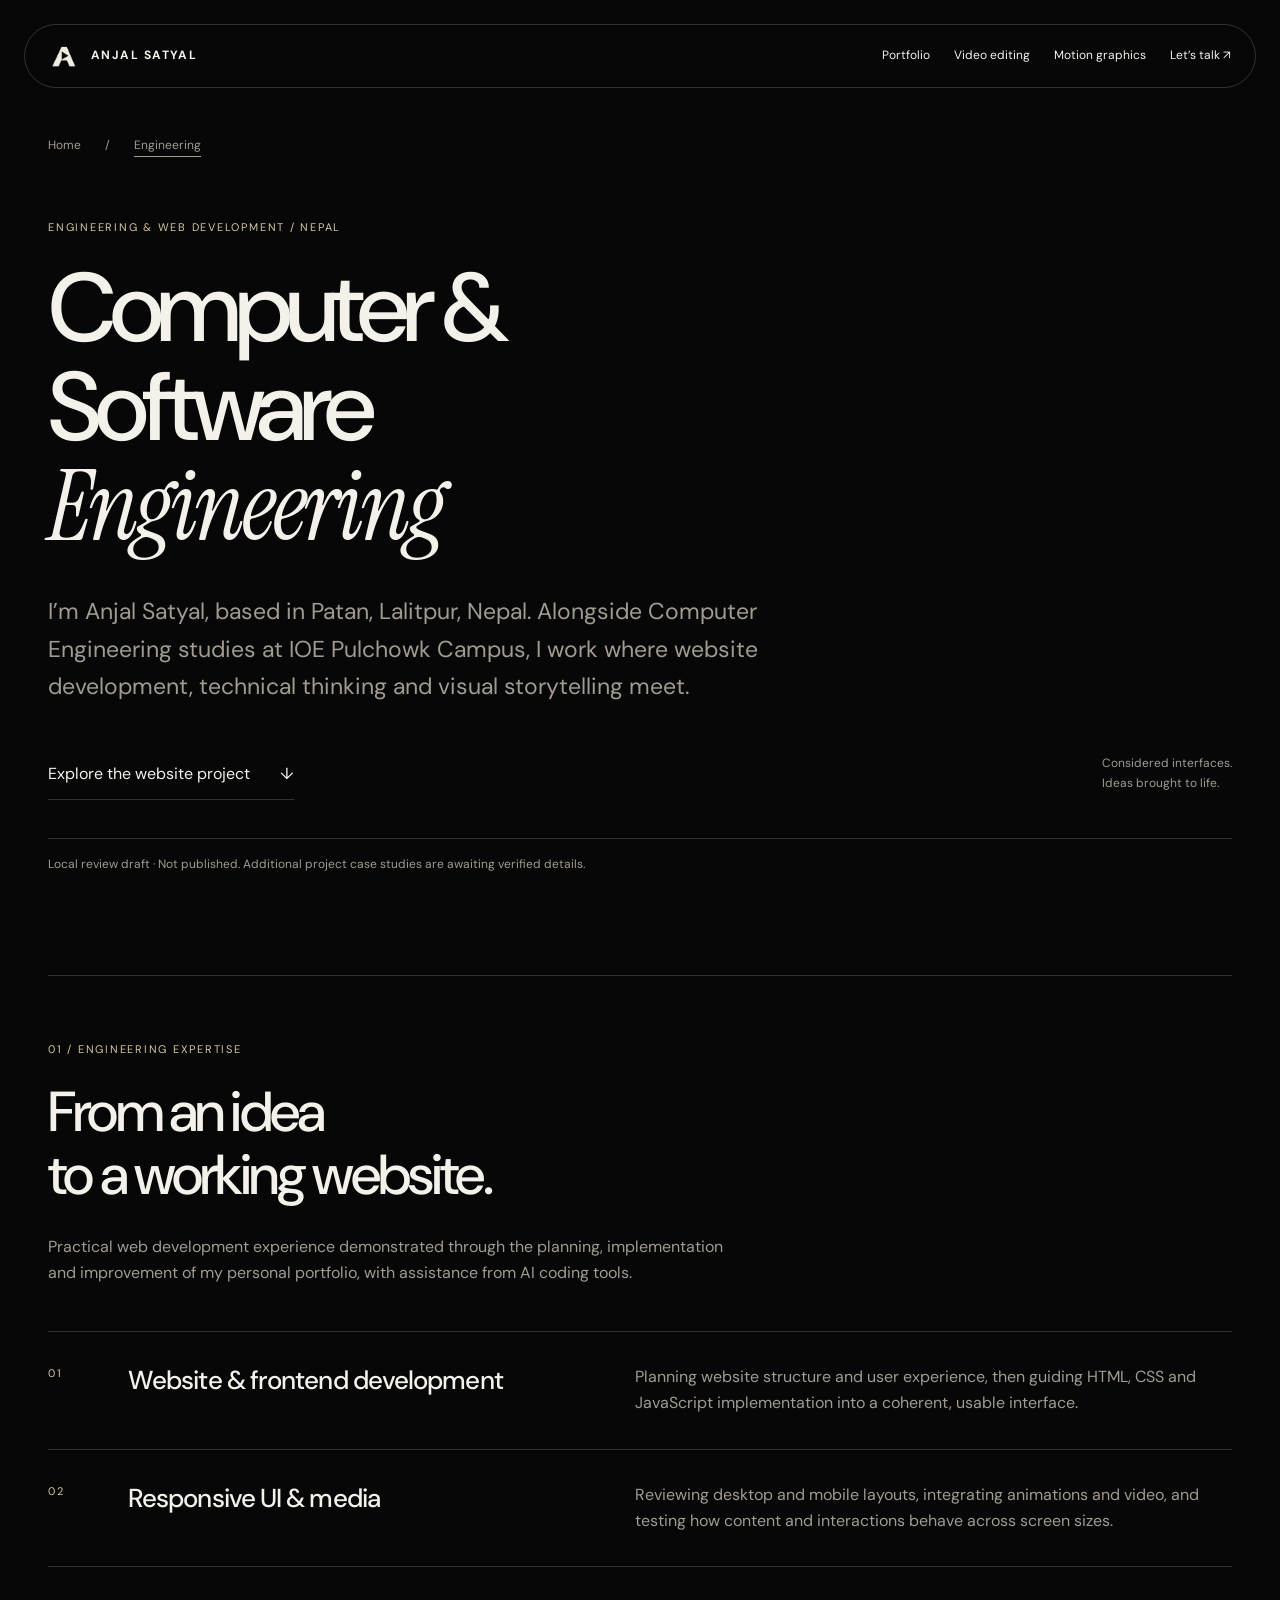
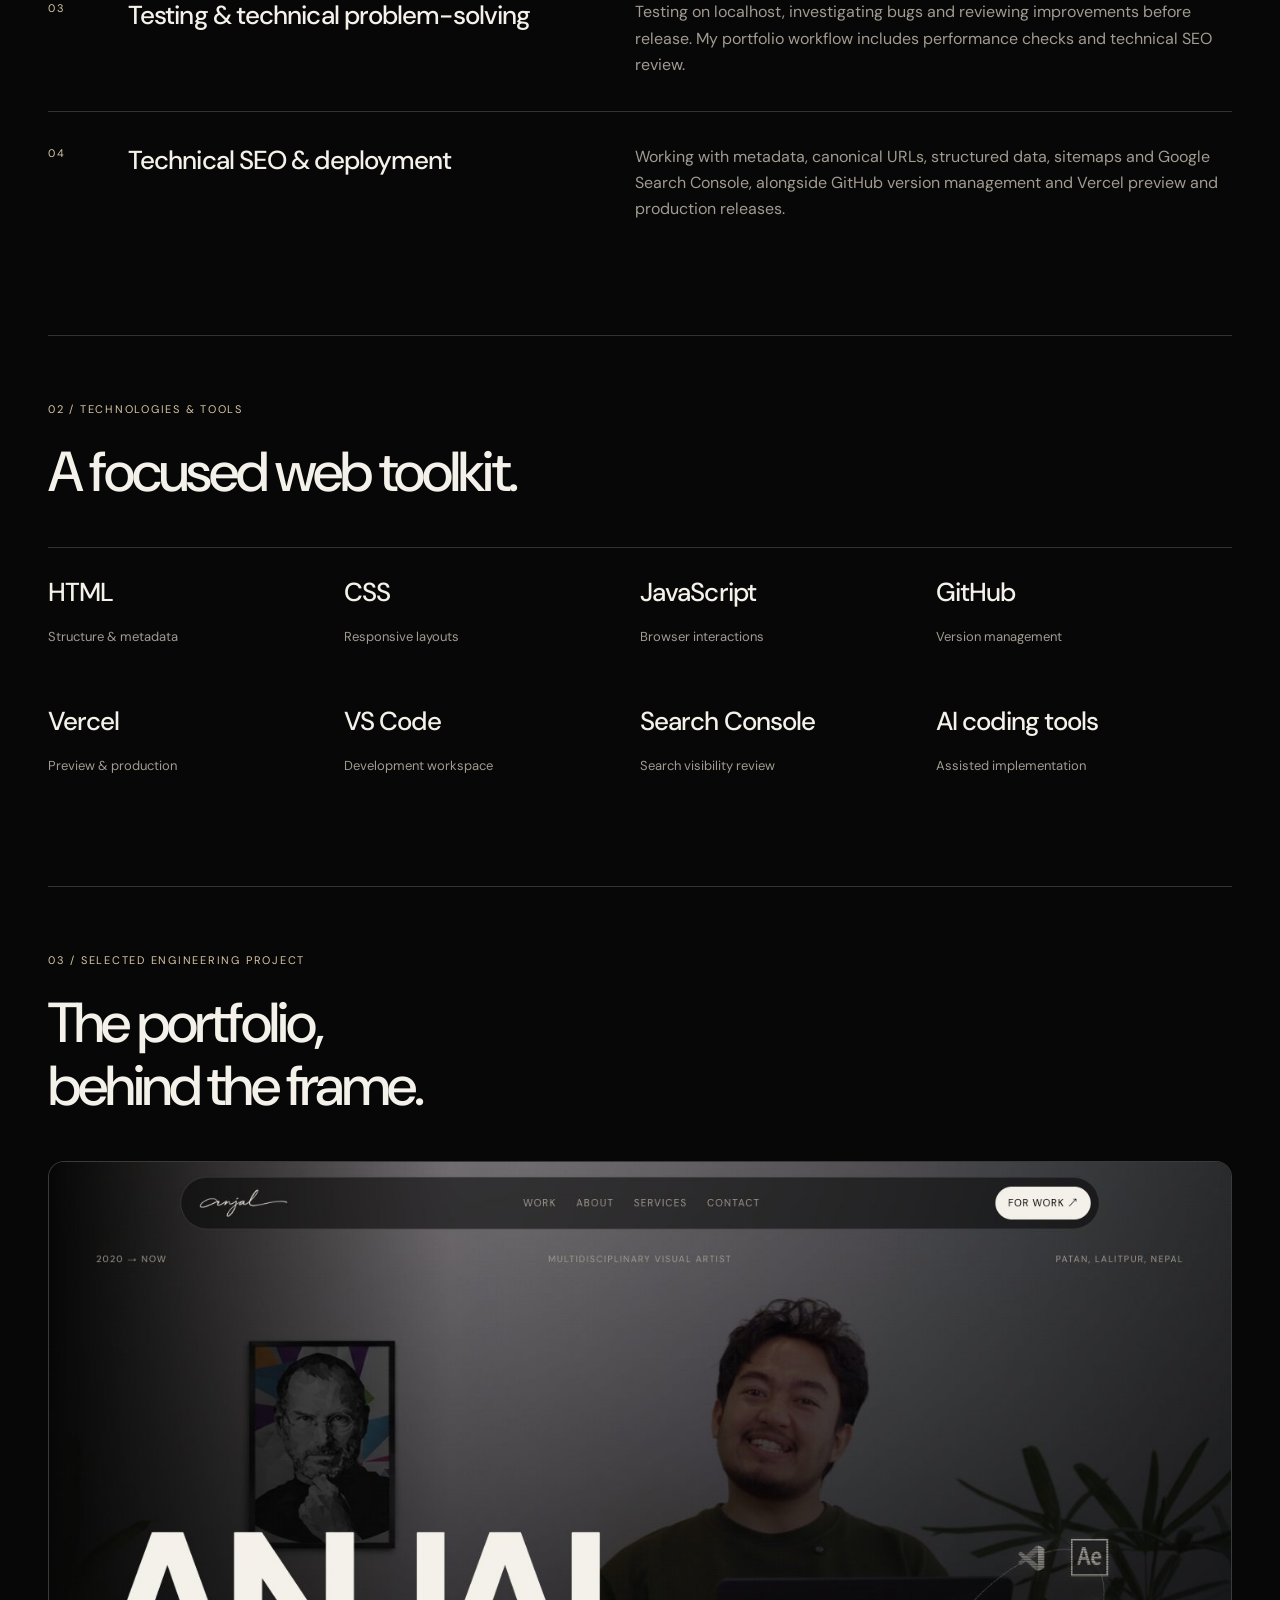
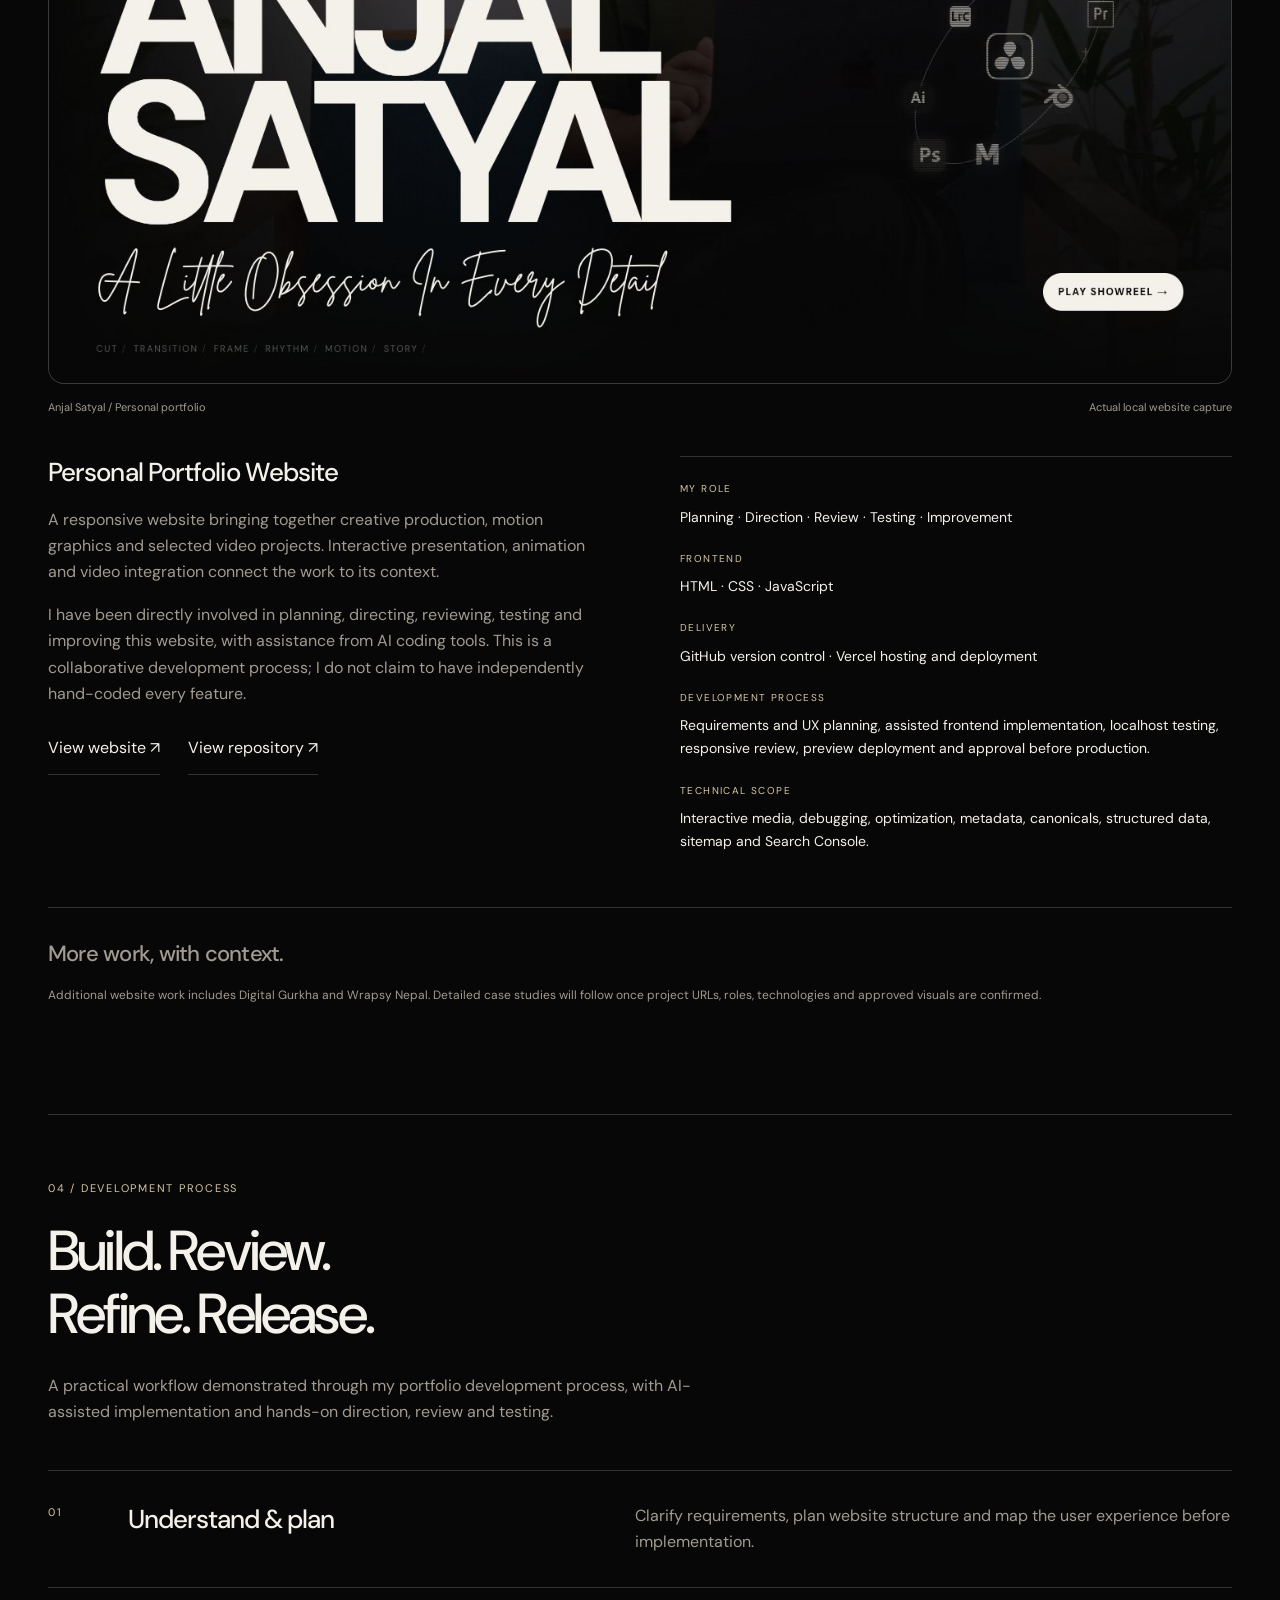
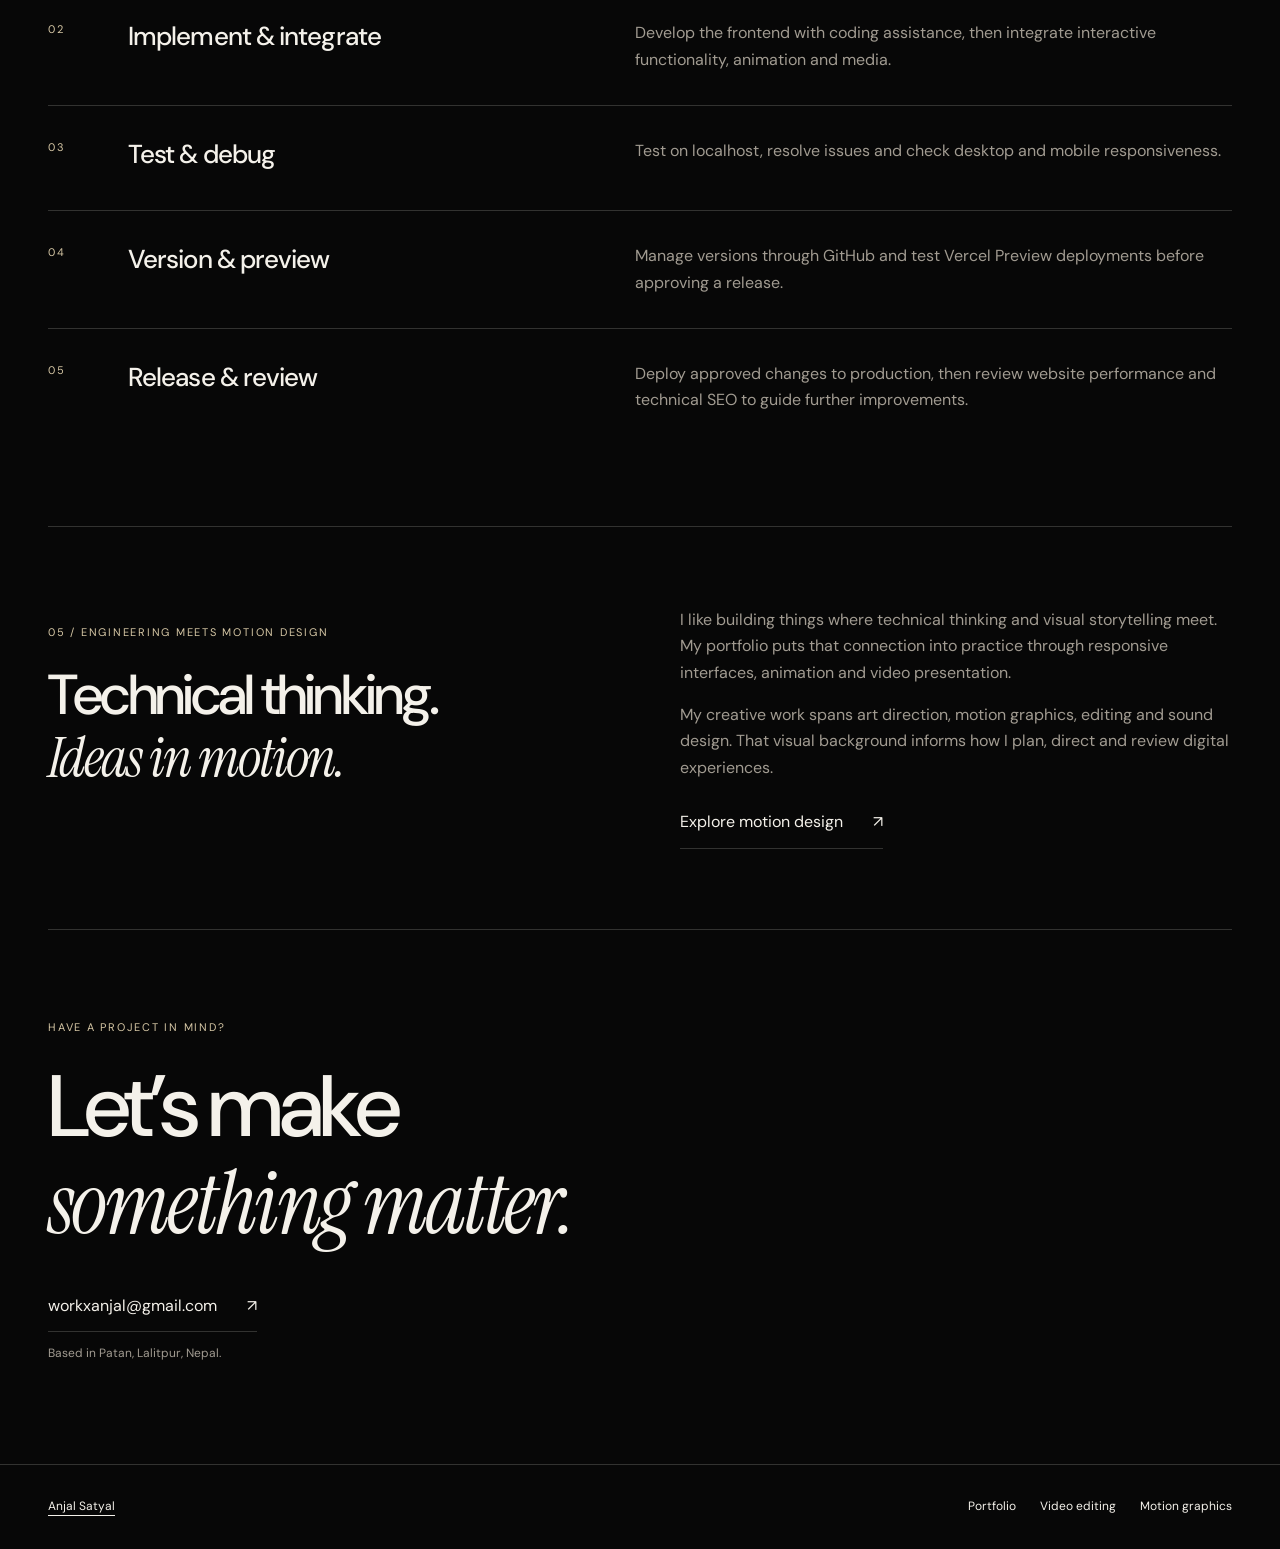
==== engineering/index.html @ 24c331f2 "Add Engineering service page for noindex preview" ====
<!DOCTYPE html>
<html lang="en">
<head>
<meta charset="UTF-8">
<meta name="viewport" content="width=device-width, initial-scale=1">
<title>Anjal Satyal | Engineer & Motion Designer in Nepal</title>
<meta name="description" content="Explore Anjal Satyal’s engineering and web development work in Nepal, including responsive websites, frontend implementation, testing and technical SEO.">
<meta name="robots" content="noindex, follow">
<meta name="theme-color" content="#070707">
<link rel="canonical" href="https://anjalsatyal.com.np/engineering/">
<link rel="icon" href="/favicon.ico" sizes="16x16 32x32 48x48" type="image/x-icon">
<link rel="icon" href="/assets/favicons/favicon-96x96.png" sizes="96x96" type="image/png">
<link rel="apple-touch-icon" href="/assets/favicons/apple-touch-icon.png" sizes="180x180">
<meta property="og:type" content="website">
<meta property="og:site_name" content="Anjal Satyal">
<meta property="og:title" content="Anjal Satyal | Engineer & Motion Designer in Nepal">
<meta property="og:description" content="Explore Anjal Satyal’s engineering and web development work in Nepal, including responsive websites, frontend implementation, testing and technical SEO.">
<meta property="og:url" content="https://anjalsatyal.com.np/engineering/">
<meta property="og:image" content="https://anjalsatyal.com.np/engineering/portfolio-preview.jpg">
<meta property="og:image:alt" content="Anjal Satyal portfolio website, desktop view">
<meta name="twitter:card" content="summary_large_image">
<meta name="twitter:title" content="Anjal Satyal | Engineer & Motion Designer in Nepal">
<meta name="twitter:description" content="Explore Anjal Satyal’s engineering and web development work in Nepal, including responsive websites, frontend implementation, testing and technical SEO.">
<meta name="twitter:image" content="https://anjalsatyal.com.np/engineering/portfolio-preview.jpg">
<link rel="preconnect" href="https://fonts.googleapis.com">
<link rel="preconnect" href="https://fonts.gstatic.com" crossorigin>
<link href="https://fonts.googleapis.com/css2?family=DM+Sans:wght@400;500;600;700&amp;family=Instrument+Serif:ital@0;1&amp;display=swap" rel="stylesheet">
<link rel="stylesheet" href="/assets/portfolio-pages.css">
<link rel="stylesheet" href="/engineering/engineering.css">
<script type="application/ld+json">{"@context": "https://schema.org", "@graph": [{"@type": "WebPage", "@id": "https://anjalsatyal.com.np/engineering/#webpage", "url": "https://anjalsatyal.com.np/engineering/", "name": "Anjal Satyal | Engineer & Motion Designer in Nepal", "description": "Explore Anjal Satyal\u2019s engineering and web development work in Nepal, including responsive websites, frontend implementation, testing and technical SEO.", "isPartOf": {"@id": "https://anjalsatyal.com.np/#website"}, "about": {"@id": "https://anjalsatyal.com.np/#person"}, "inLanguage": "en"}, {"@type": "BreadcrumbList", "itemListElement": [{"@type": "ListItem", "position": 1, "name": "Home", "item": "https://anjalsatyal.com.np/"}, {"@type": "ListItem", "position": 2, "name": "Engineering", "item": "https://anjalsatyal.com.np/engineering/"}]}]}</script>
</head>
<body class="editorial-page engineering-page">
<a class="ep-skip" href="#main">Skip to content</a>
<header class="ep-header"><a class="ep-brand" href="/" aria-label="Anjal Satyal home"><img src="/assets/LOGO/anjal-monogram.png" width="30" height="30" alt="">ANJAL SATYAL</a><nav aria-label="Main navigation"><a href="/portfolio/">Portfolio</a><a href="/video-editing/">Video editing</a><a href="/motion-graphics/">Motion graphics</a><a href="mailto:workxanjal@gmail.com">Let’s talk ↗</a></nav></header>
<main id="main" class="ep-wrap">
<nav class="ep-breadcrumb" aria-label="Breadcrumb"><a href="/">Home</a> / <span aria-current="page">Engineering</span></nav>
<section class="ep-hero">
<p class="ep-eyebrow">Engineering &amp; web development / Nepal</p>
<h1>Computer &amp;<br>Software<br><em>Engineering</em></h1>
<p class="ep-intro">I’m Anjal Satyal, based in Patan, Lalitpur, Nepal. Alongside Computer Engineering studies at IOE Pulchowk Campus, I work where website development, technical thinking and visual storytelling meet.</p>
<div class="eng-hero-bottom"><a class="ep-link" href="#selected-work">Explore the website project <span aria-hidden="true">↓</span></a><p>Considered interfaces.<br>Ideas brought to life.</p></div>
<aside class="eng-draft" aria-label="Draft status">Local review draft · Not published. Additional project case studies are awaiting verified details.</aside>
</section>
<section class="ep-section" id="expertise">
<div class="ep-section-title"><p class="ep-eyebrow">01 / Engineering expertise</p><h2>From an idea<br>to a working website.</h2><p>Practical web development experience demonstrated through the planning, implementation and improvement of my personal portfolio, with assistance from AI coding tools.</p></div>
<div class="ep-row"><span class="ep-eyebrow">01</span><h3>Website &amp; frontend development</h3><p>Planning website structure and user experience, then guiding HTML, CSS and JavaScript implementation into a coherent, usable interface.</p></div>
<div class="ep-row"><span class="ep-eyebrow">02</span><h3>Responsive UI &amp; media</h3><p>Reviewing desktop and mobile layouts, integrating animations and video, and testing how content and interactions behave across screen sizes.</p></div>
<div class="ep-row"><span class="ep-eyebrow">03</span><h3>Testing &amp; technical problem-solving</h3><p>Testing on localhost, investigating bugs and reviewing improvements before release. My portfolio workflow includes performance checks and technical SEO review.</p></div>
<div class="ep-row"><span class="ep-eyebrow">04</span><h3>Technical SEO &amp; deployment</h3><p>Working with metadata, canonical URLs, structured data, sitemaps and Google Search Console, alongside GitHub version management and Vercel preview and production releases.</p></div>
</section>
<section class="ep-section">
<div class="ep-section-title"><p class="ep-eyebrow">02 / Technologies &amp; tools</p><h2>A focused web toolkit.</h2></div>
<div class="eng-tools"><div><h3>HTML</h3><p>Structure &amp; metadata</p></div><div><h3>CSS</h3><p>Responsive layouts</p></div><div><h3>JavaScript</h3><p>Browser interactions</p></div><div><h3>GitHub</h3><p>Version management</p></div><div><h3>Vercel</h3><p>Preview &amp; production</p></div><div><h3>VS Code</h3><p>Development workspace</p></div><div><h3>Search Console</h3><p>Search visibility review</p></div><div><h3>AI coding tools</h3><p>Assisted implementation</p></div></div>
</section>
<section class="ep-section" id="selected-work">
<div class="ep-section-title"><p class="ep-eyebrow">03 / Selected engineering project</p><h2>The portfolio,<br>behind the frame.</h2></div>
<figure class="ep-media eng-project-image"><a href="/"><img src="/engineering/portfolio-preview.jpg" width="1440" height="1000" alt="Desktop view of Anjal Satyal’s personal portfolio, showing its editorial hero and creative presentation" loading="lazy"></a><figcaption>Anjal Satyal / Personal portfolio <span>Actual local website capture</span></figcaption></figure>
<div class="eng-project-details"><div><h3>Personal Portfolio Website</h3><p>A responsive website bringing together creative production, motion graphics and selected video projects. Interactive presentation, animation and video integration connect the work to its context.</p><p>I have been directly involved in planning, directing, reviewing, testing and improving this website, with assistance from AI coding tools. This is a collaborative development process; I do not claim to have independently hand-coded every feature.</p><div class="eng-links"><a class="ep-link" href="/">View website ↗</a><a class="ep-link" href="https://github.com/anjalsatyal/My-Portfolio">View repository ↗</a></div></div><dl><dt>My role</dt><dd>Planning · Direction · Review · Testing · Improvement</dd><dt>Frontend</dt><dd>HTML · CSS · JavaScript</dd><dt>Delivery</dt><dd>GitHub version control · Vercel hosting and deployment</dd><dt>Development process</dt><dd>Requirements and UX planning, assisted frontend implementation, localhost testing, responsive review, preview deployment and approval before production.</dd><dt>Technical scope</dt><dd>Interactive media, debugging, optimization, metadata, canonicals, structured data, sitemap and Search Console.</dd></dl></div>
<aside class="eng-draft"><h3>More work, with context.</h3><p>Additional website work includes Digital Gurkha and Wrapsy Nepal. Detailed case studies will follow once project URLs, roles, technologies and approved visuals are confirmed.</p></aside>
</section>
<section class="ep-section">
<div class="ep-section-title"><p class="ep-eyebrow">04 / Development process</p><h2>Build. Review.<br>Refine. Release.</h2><p>A practical workflow demonstrated through my portfolio development process, with AI-assisted implementation and hands-on direction, review and testing.</p></div>
<div class="ep-row"><span class="ep-eyebrow">01</span><h3>Understand &amp; plan</h3><p>Clarify requirements, plan website structure and map the user experience before implementation.</p></div>
<div class="ep-row"><span class="ep-eyebrow">02</span><h3>Implement &amp; integrate</h3><p>Develop the frontend with coding assistance, then integrate interactive functionality, animation and media.</p></div>
<div class="ep-row"><span class="ep-eyebrow">03</span><h3>Test &amp; debug</h3><p>Test on localhost, resolve issues and check desktop and mobile responsiveness.</p></div>
<div class="ep-row"><span class="ep-eyebrow">04</span><h3>Version &amp; preview</h3><p>Manage versions through GitHub and test Vercel Preview deployments before approving a release.</p></div>
<div class="ep-row"><span class="ep-eyebrow">05</span><h3>Release &amp; review</h3><p>Deploy approved changes to production, then review website performance and technical SEO to guide further improvements.</p></div>
</section>
<section class="ep-section ep-feature"><div><p class="ep-eyebrow">05 / Engineering meets motion design</p><h2>Technical thinking.<br><em>Ideas in motion.</em></h2></div><div><p>I like building things where technical thinking and visual storytelling meet. My portfolio puts that connection into practice through responsive interfaces, animation and video presentation.</p><p>My creative work spans art direction, motion graphics, editing and sound design. That visual background informs how I plan, direct and review digital experiences.</p><a class="ep-link" href="/motion-graphics/">Explore motion design <span aria-hidden="true">↗</span></a></div></section>
<section class="ep-contact"><p class="ep-eyebrow">Have a project in mind?</p><h2>Let’s make<br><em>something matter.</em></h2><a class="ep-link" href="mailto:workxanjal@gmail.com">workxanjal@gmail.com <span aria-hidden="true">↗</span></a><p>Based in Patan, Lalitpur, Nepal.</p></section>
</main>
<footer class="ep-footer"><a href="/">Anjal Satyal</a><nav aria-label="Footer navigation"><a href="/portfolio/">Portfolio</a><a href="/video-editing/">Video editing</a><a href="/motion-graphics/">Motion graphics</a></nav></footer>
</body>
</html>
---- assets/portfolio-pages.css ----
/* Standalone editorial pages. Never loaded by the homepage. */
.editorial-page{--ep-bg:#070707;--ep-ink:#f4f1ea;--ep-muted:#a19b91;--ep-line:rgba(244,241,234,.18);margin:0;background:var(--ep-bg);color:var(--ep-ink);font-family:"DM Sans",Arial,sans-serif;line-height:1.65;-webkit-font-smoothing:antialiased}
.editorial-page *{box-sizing:border-box}
.editorial-page a{color:inherit;text-underline-offset:5px}
.editorial-page a:hover{color:#d6c7a5}
.editorial-page :focus-visible{outline:2px solid #d6c7a5;outline-offset:6px}
.editorial-page .ep-wrap{width:min(1280px,calc(100% - 96px));margin:auto}
.editorial-page .ep-header{width:min(1280px,calc(100% - 48px));margin:24px auto 0;border:1px solid var(--ep-line);border-radius:40px;padding:16px 24px;display:flex;align-items:center;justify-content:space-between;gap:24px}
.editorial-page .ep-brand{display:flex;align-items:center;gap:12px;font-size:12px;letter-spacing:.12em;font-weight:700;text-decoration:none;white-space:nowrap}
.editorial-page nav{display:flex;gap:24px;flex-wrap:wrap;font-size:12px}
.editorial-page nav a{text-decoration:none}
.editorial-page nav [aria-current]{text-decoration:underline;text-underline-offset:7px}
.editorial-page .ep-breadcrumb{margin-top:48px;font-size:12px;color:var(--ep-muted)}
.editorial-page .ep-breadcrumb a{text-decoration:none}
.editorial-page .ep-hero{padding:62px 0 84px}
.editorial-page .ep-eyebrow{font-size:11px;text-transform:uppercase;letter-spacing:.16em;color:#d6c7a5;margin:0 0 22px}
.editorial-page h1{font-size:clamp(52px,7.6vw,112px);font-weight:500;line-height:1.02;letter-spacing:-.065em;max-width:1100px;margin:0 0 36px;text-wrap:balance}
.editorial-page .ep-intro{max-width:740px;font-size:clamp(18px,2vw,23px);line-height:1.65;color:var(--ep-muted);margin:0}
.editorial-page h2{font-size:clamp(34px,4.4vw,62px);font-weight:500;letter-spacing:-.05em;line-height:1.12;margin:0 0 28px;text-wrap:balance}
.editorial-page h3{font-size:26px;font-weight:500;letter-spacing:-.035em;line-height:1.25;margin:0 0 18px}
.editorial-page p{color:var(--ep-muted)}
.editorial-page .ep-section{border-top:1px solid var(--ep-line);padding:64px 0 80px;scroll-margin-top:32px}
.editorial-page .ep-section-title{margin-bottom:44px}
.editorial-page .ep-grid{display:grid;grid-template-columns:1fr 1fr;gap:64px 40px}
.editorial-page .ep-project{min-width:0}
.editorial-page .ep-preview{display:block;background:#111;border-radius:18px;overflow:hidden;margin-bottom:26px}
.editorial-page .ep-preview img{display:block;width:100%;height:440px;object-fit:contain;transition:transform .3s}
.editorial-page .ep-preview:hover img{transform:scale(1.025)}
.editorial-page .ep-project .ep-eyebrow{margin-bottom:12px}
.editorial-page .ep-project h3 a{text-decoration:none;display:flex;justify-content:space-between;gap:20px}
.editorial-page .ep-role{font-size:12px;border-top:1px solid var(--ep-line);padding-top:18px;color:var(--ep-ink)}
.editorial-page .ep-link{display:inline-flex;gap:30px;align-items:center;padding:12px 0;text-decoration:none;border-bottom:1px solid var(--ep-line)}
.editorial-page .ep-row{display:grid;grid-template-columns:50px 1fr 1.25fr;gap:30px;padding:32px 0;border-top:1px solid var(--ep-line)}
.editorial-page .ep-row p,.editorial-page .ep-row h3{margin:0}
.editorial-page .ep-feature{display:grid;grid-template-columns:1fr 1fr;gap:80px;align-items:center}
.editorial-page .ep-case{padding-bottom:80px}
.editorial-page .ep-media{margin:0;min-width:0}
.editorial-page video{display:block;width:100%;aspect-ratio:16/9;background:#111;border-radius:16px;object-fit:contain}
.editorial-page .ep-portrait video{aspect-ratio:9/16;max-height:720px}
.editorial-page figcaption{display:flex;flex-wrap:wrap;gap:4px 16px;justify-content:space-between;font-size:11px;color:var(--ep-muted);padding-top:14px}
.editorial-page dl{border-top:1px solid var(--ep-line);padding-top:24px;margin-top:32px}
.editorial-page dt{font-size:10px;letter-spacing:.14em;text-transform:uppercase;color:#d6c7a5}
.editorial-page dd{margin:8px 0 22px;font-size:14px}
.editorial-page .ep-contact{border-top:1px solid var(--ep-line);padding:88px 0}
.editorial-page .ep-contact h2{font-size:clamp(44px,6.8vw,100px)}
.editorial-page .ep-contact em{font-family:"Instrument Serif",Georgia,serif;font-weight:400;letter-spacing:-.03em}
.editorial-page .ep-contact p:last-child{font-size:12px}
.editorial-page .ep-footer{border-top:1px solid var(--ep-line);padding:32px 48px;display:flex;justify-content:space-between;gap:24px;font-size:12px}
.editorial-page .ep-skip{position:absolute;top:0;left:24px;padding:12px;background:var(--ep-ink);color:var(--ep-bg);transform:translateY(-120%);z-index:10}
.editorial-page .ep-skip:focus{transform:none}
@media(max-width:800px){.editorial-page .ep-wrap{width:calc(100% - 40px)}.editorial-page .ep-header{border-radius:22px;align-items:flex-start;flex-direction:column;gap:16px;padding:18px 20px;width:calc(100% - 32px)}.editorial-page nav{gap:12px 20px}.editorial-page .ep-hero{padding:40px 0 56px}.editorial-page .ep-feature{grid-template-columns:1fr;gap:30px}.editorial-page .ep-grid{gap:48px 24px}.editorial-page .ep-preview img{height:330px}.editorial-page .ep-row{grid-template-columns:30px 1fr;gap:12px}.editorial-page .ep-row p{grid-column:2}.editorial-page .ep-footer{padding:28px 20px;flex-direction:column}.editorial-page .ep-section{padding:48px 0}.editorial-page .ep-portrait video{max-height:640px}}
@media(max-width:520px){.editorial-page .ep-grid{grid-template-columns:1fr}.editorial-page h1{font-size:52px;overflow-wrap:anywhere}.editorial-page .ep-preview img{height:420px}.editorial-page .ep-breadcrumb{margin-top:30px}.editorial-page .ep-contact{padding:60px 0}}
@media(prefers-reduced-motion:reduce){.editorial-page *{transition:none!important}}
---- engineering/engineering.css ----
/* Additions apply only to the Engineering page. */
.engineering-page h1{max-width:1150px}
.engineering-page h1 em,.engineering-page .ep-feature h2 em{font-family:"Instrument Serif",Georgia,serif;font-weight:400;letter-spacing:-.035em}
.engineering-page .eng-hero-bottom{display:flex;justify-content:space-between;align-items:center;gap:24px;margin-top:36px}
.engineering-page .eng-hero-bottom p{font-size:12px}
.engineering-page .eng-draft{margin-top:32px;padding:16px 0;border-top:1px solid var(--ep-line);color:var(--ep-muted);font-size:12px}
.engineering-page .eng-draft h3{font-size:22px;margin-top:16px}
.engineering-page .ep-section-title>p:last-child{max-width:680px}
.engineering-page .eng-tools{display:grid;grid-template-columns:repeat(4,minmax(0,1fr));border-top:1px solid var(--ep-line)}
.engineering-page .eng-tools>div{padding:28px 20px 16px 0}
.engineering-page .eng-tools p{font-size:13px}
.engineering-page .eng-project-image img{display:block;width:100%;height:auto;border:1px solid var(--ep-line);border-radius:16px;background:#111}
.engineering-page .eng-project-details{display:grid;grid-template-columns:1fr 1fr;gap:80px;margin-top:40px}
.engineering-page .eng-project-details dl{margin:0}
.engineering-page .eng-links{display:flex;gap:28px;flex-wrap:wrap}
@media(max-width:800px){.engineering-page .eng-project-details{grid-template-columns:1fr;gap:30px}.engineering-page .eng-tools{grid-template-columns:repeat(2,minmax(0,1fr))}}
@media(max-width:520px){.engineering-page h1{font-size:clamp(39px,10.4vw,52px);overflow-wrap:normal;letter-spacing:-.06em}.engineering-page .eng-hero-bottom{align-items:flex-start;flex-direction:column;gap:8px}.engineering-page .eng-tools h3{font-size:23px}}
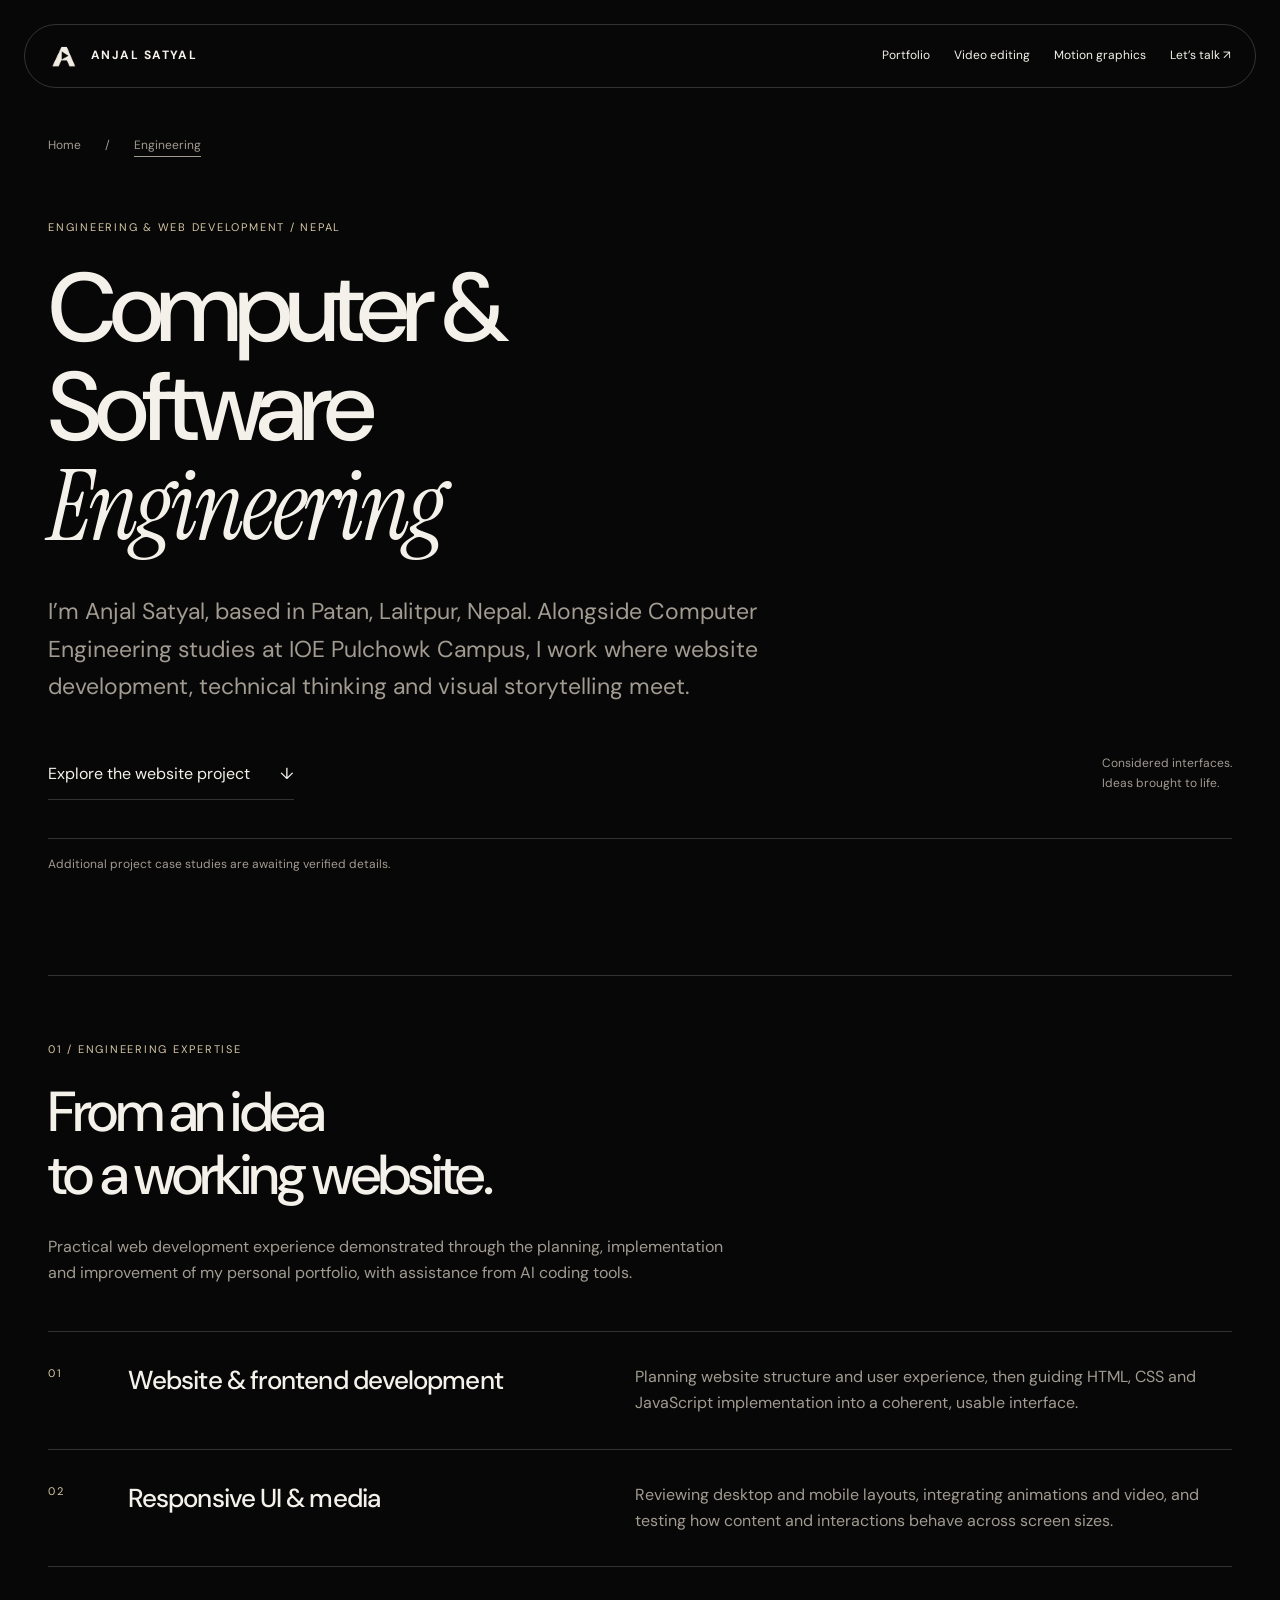
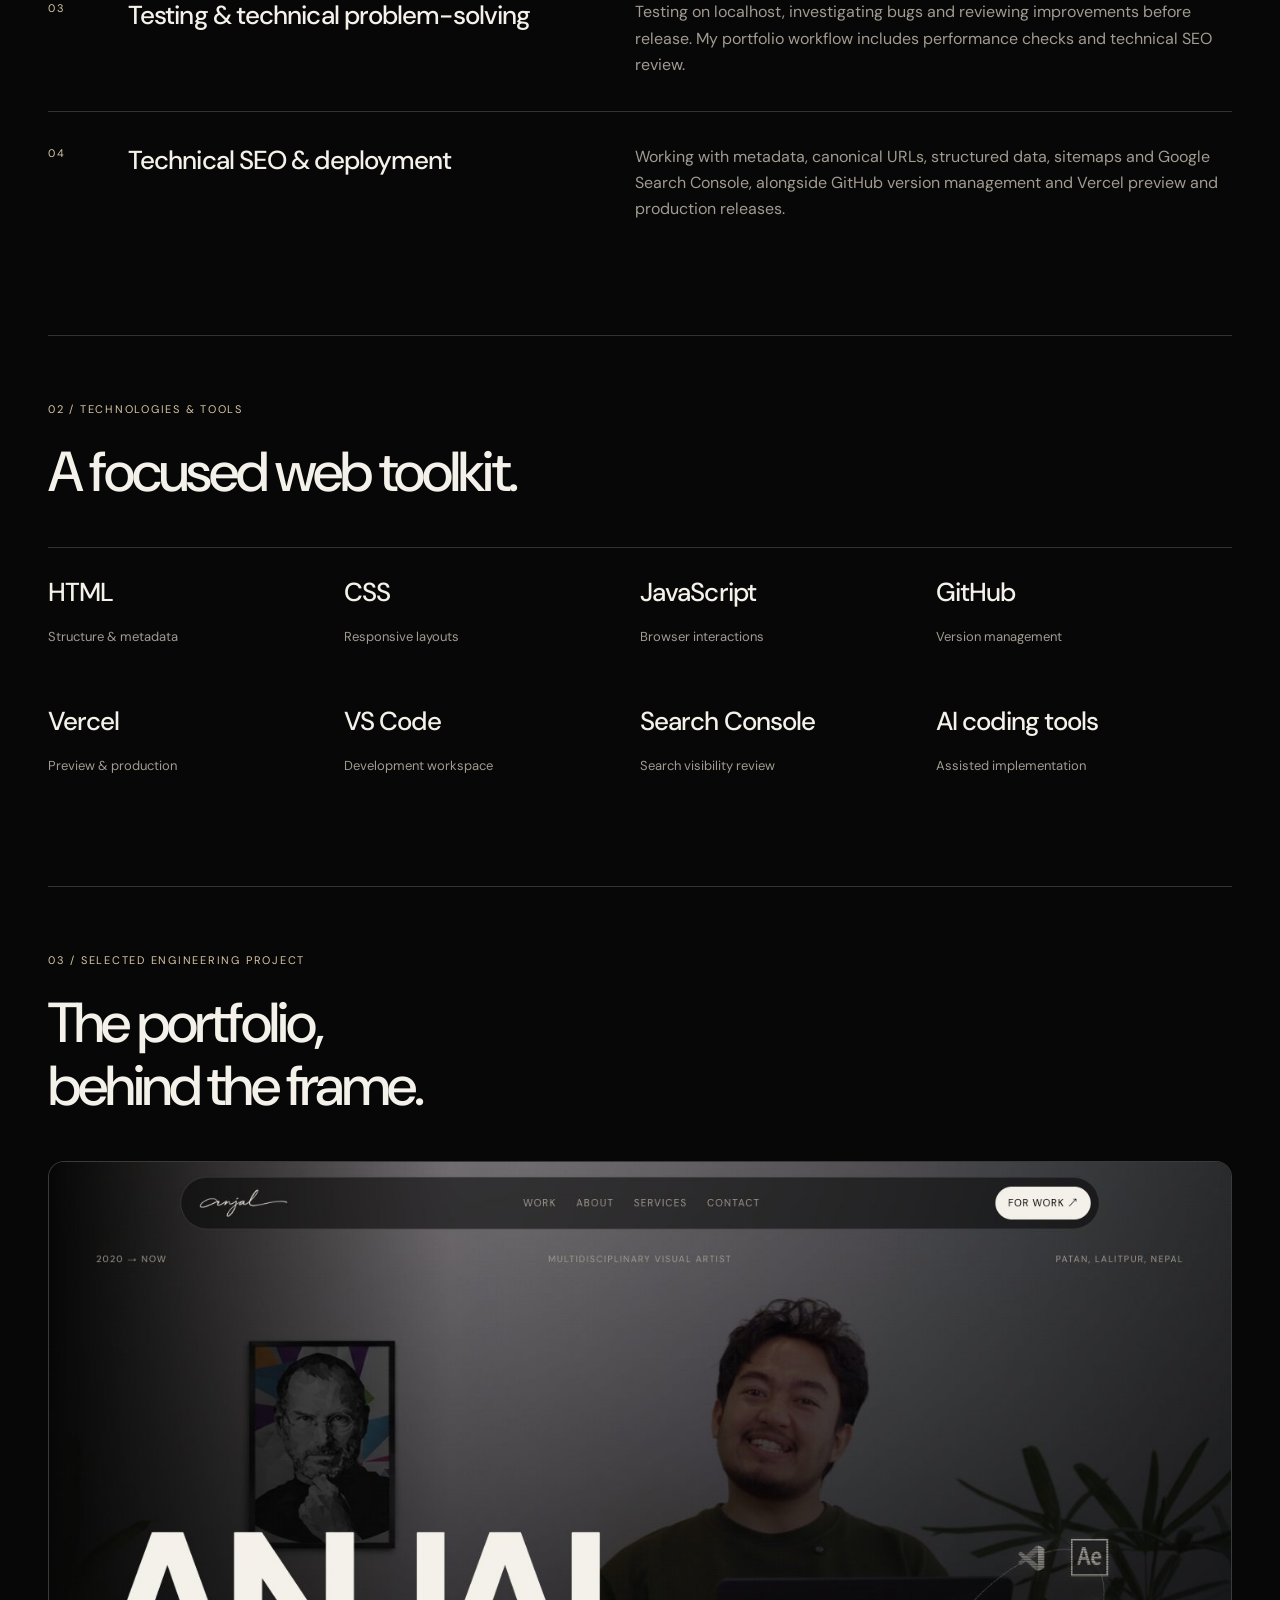
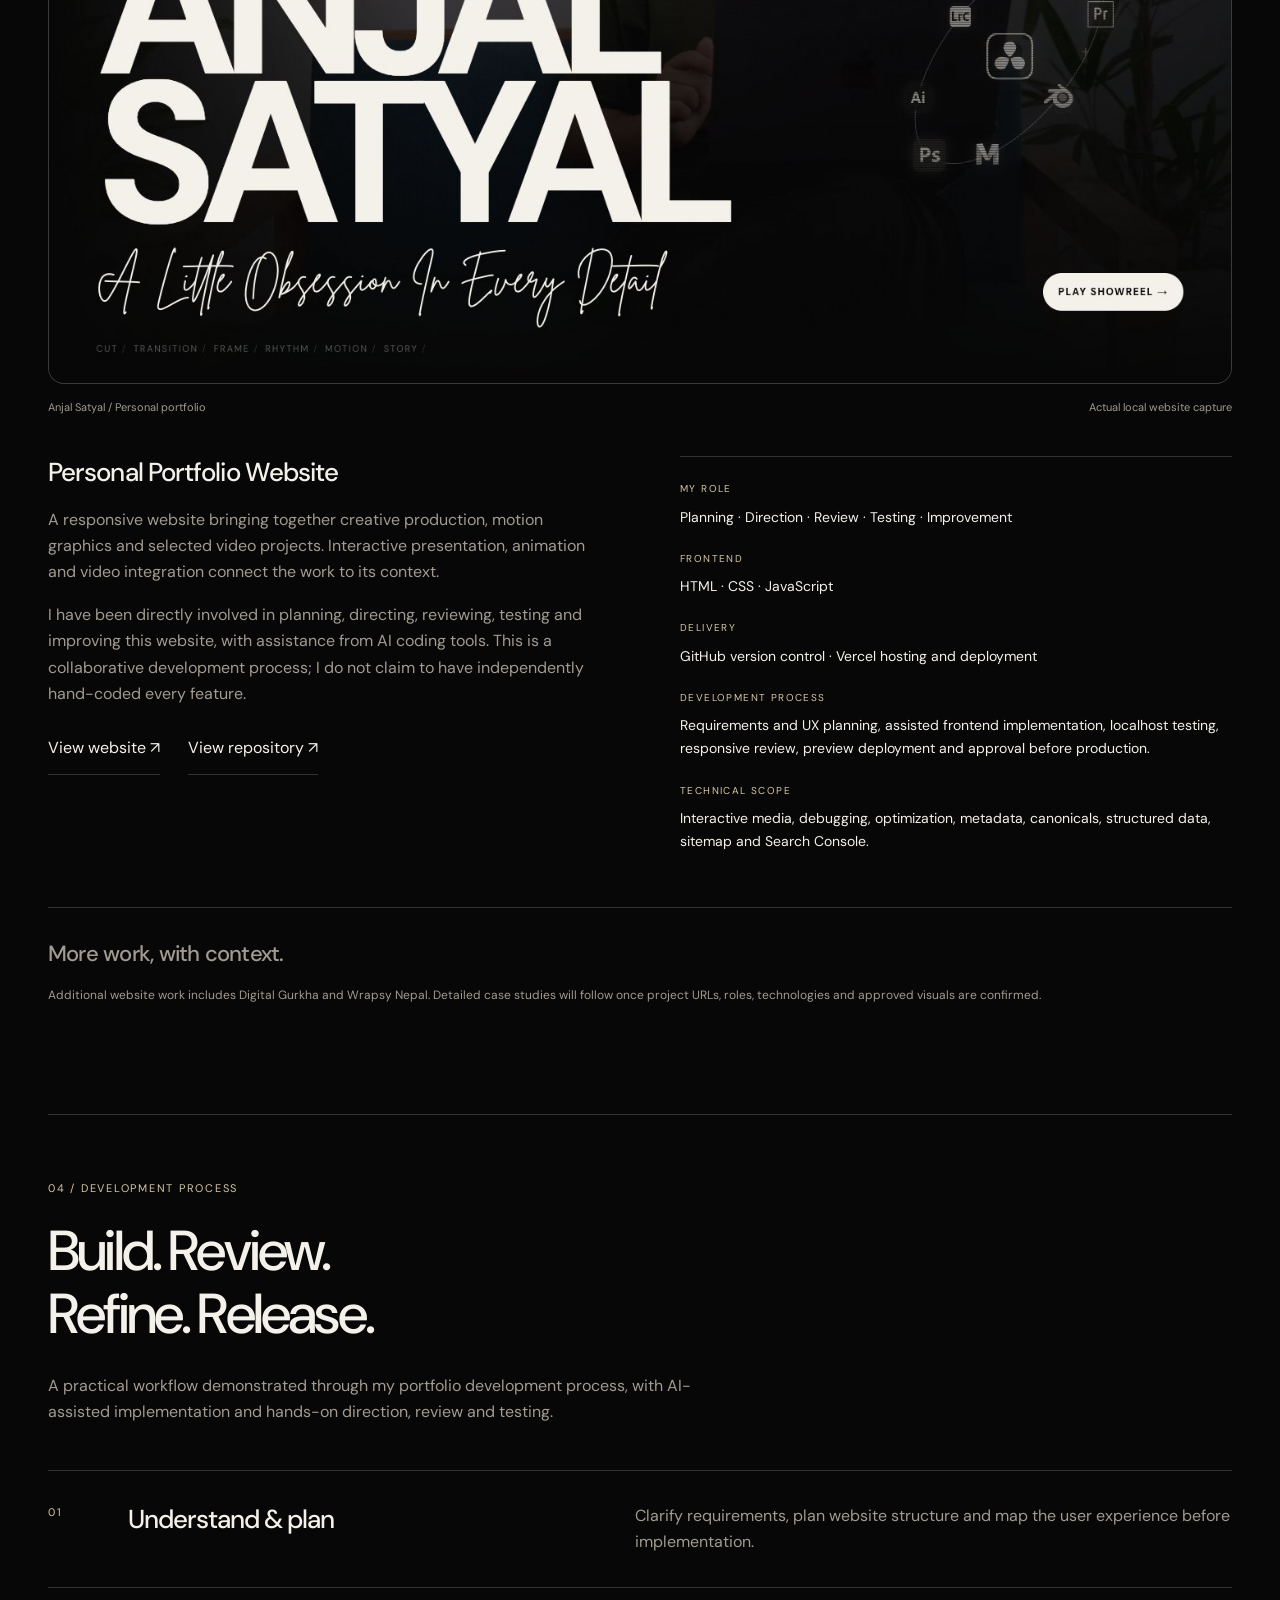
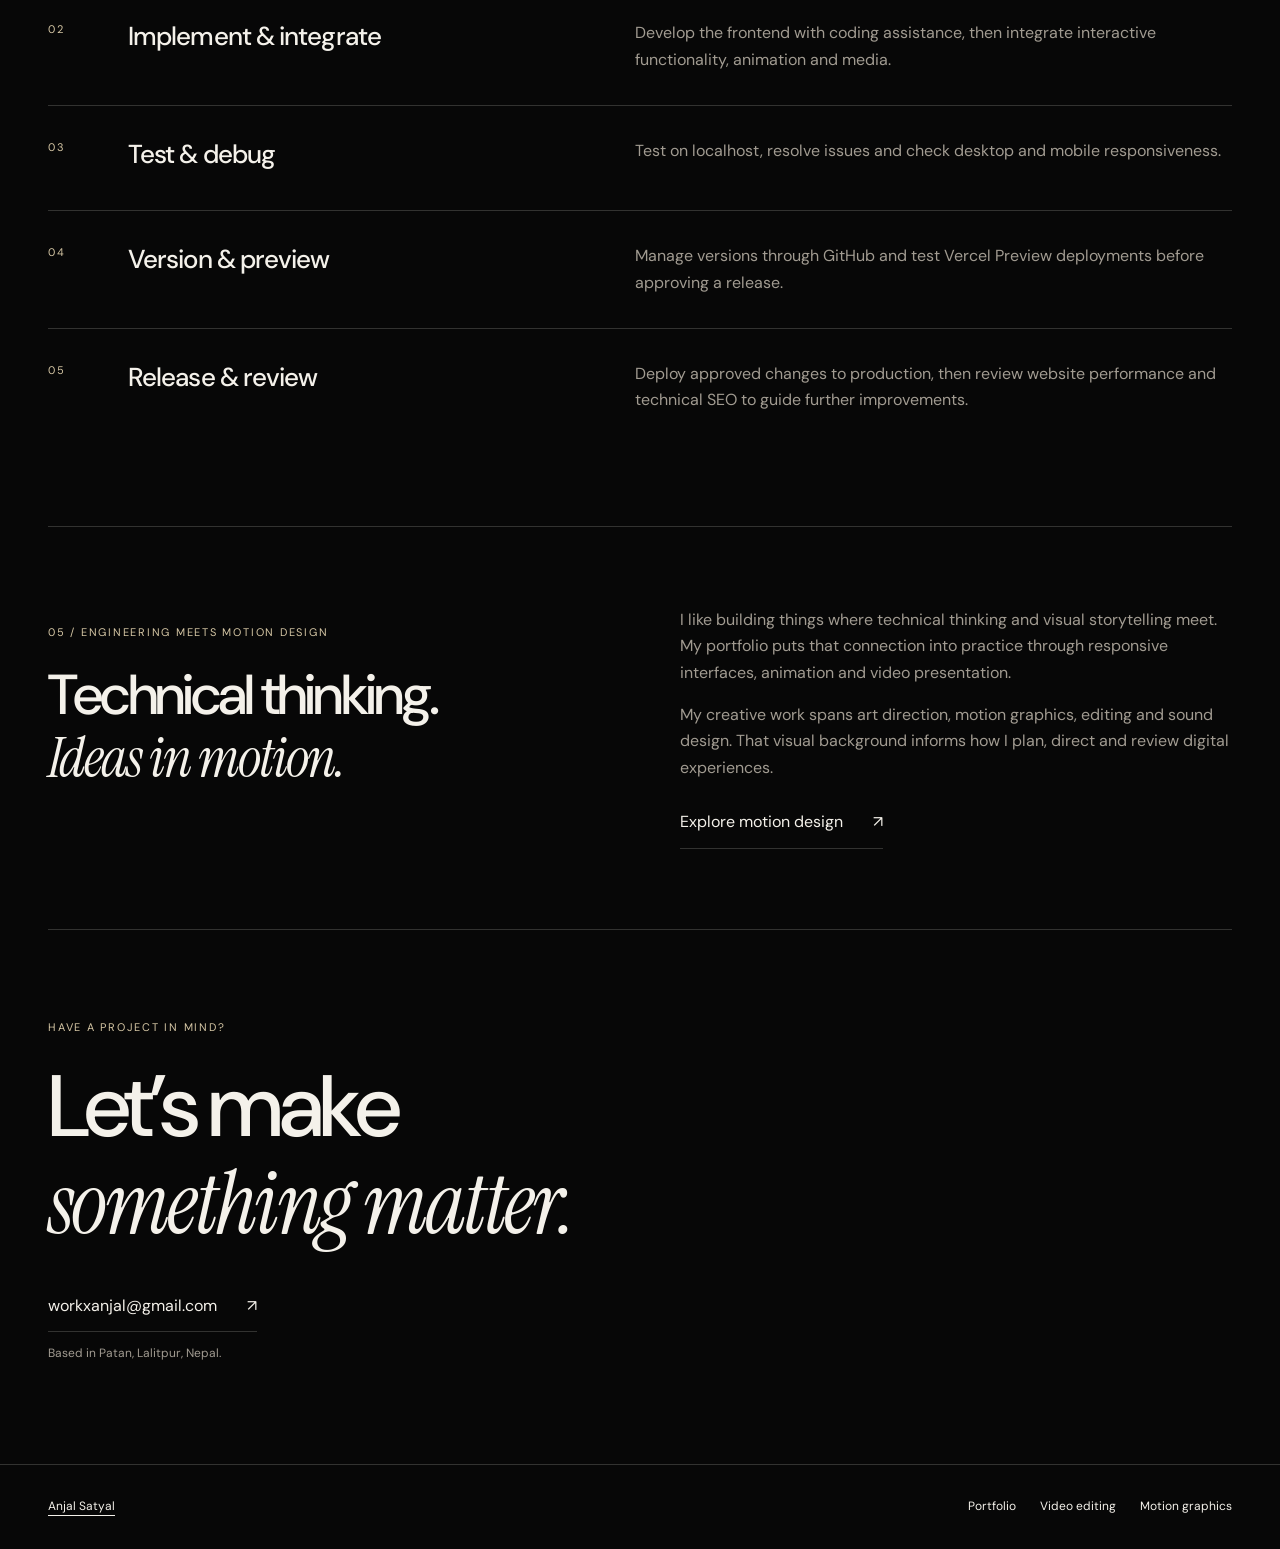
==== commit b506d260: "Prepare approved Engineering page for publication" ====
--- a/engineering/index.html
+++ b/engineering/index.html
@@ -5,7 +5,7 @@
 <meta name="viewport" content="width=device-width, initial-scale=1">
 <title>Anjal Satyal | Engineer & Motion Designer in Nepal</title>
 <meta name="description" content="Explore Anjal Satyal’s engineering and web development work in Nepal, including responsive websites, frontend implementation, testing and technical SEO.">
-<meta name="robots" content="noindex, follow">
+<meta name="robots" content="index, follow">
 <meta name="theme-color" content="#070707">
 <link rel="canonical" href="https://anjalsatyal.com.np/engineering/">
 <link rel="icon" href="/favicon.ico" sizes="16x16 32x32 48x48" type="image/x-icon">
@@ -39,7 +39,7 @@
 <h1>Computer &amp;<br>Software<br><em>Engineering</em></h1>
 <p class="ep-intro">I’m Anjal Satyal, based in Patan, Lalitpur, Nepal. Alongside Computer Engineering studies at IOE Pulchowk Campus, I work where website development, technical thinking and visual storytelling meet.</p>
 <div class="eng-hero-bottom"><a class="ep-link" href="#selected-work">Explore the website project <span aria-hidden="true">↓</span></a><p>Considered interfaces.<br>Ideas brought to life.</p></div>
-<aside class="eng-draft" aria-label="Draft status">Local review draft · Not published. Additional project case studies are awaiting verified details.</aside>
+<aside class="eng-draft">Additional project case studies are awaiting verified details.</aside>
 </section>
 <section class="ep-section" id="expertise">
 <div class="ep-section-title"><p class="ep-eyebrow">01 / Engineering expertise</p><h2>From an idea<br>to a working website.</h2><p>Practical web development experience demonstrated through the planning, implementation and improvement of my personal portfolio, with assistance from AI coding tools.</p></div>
